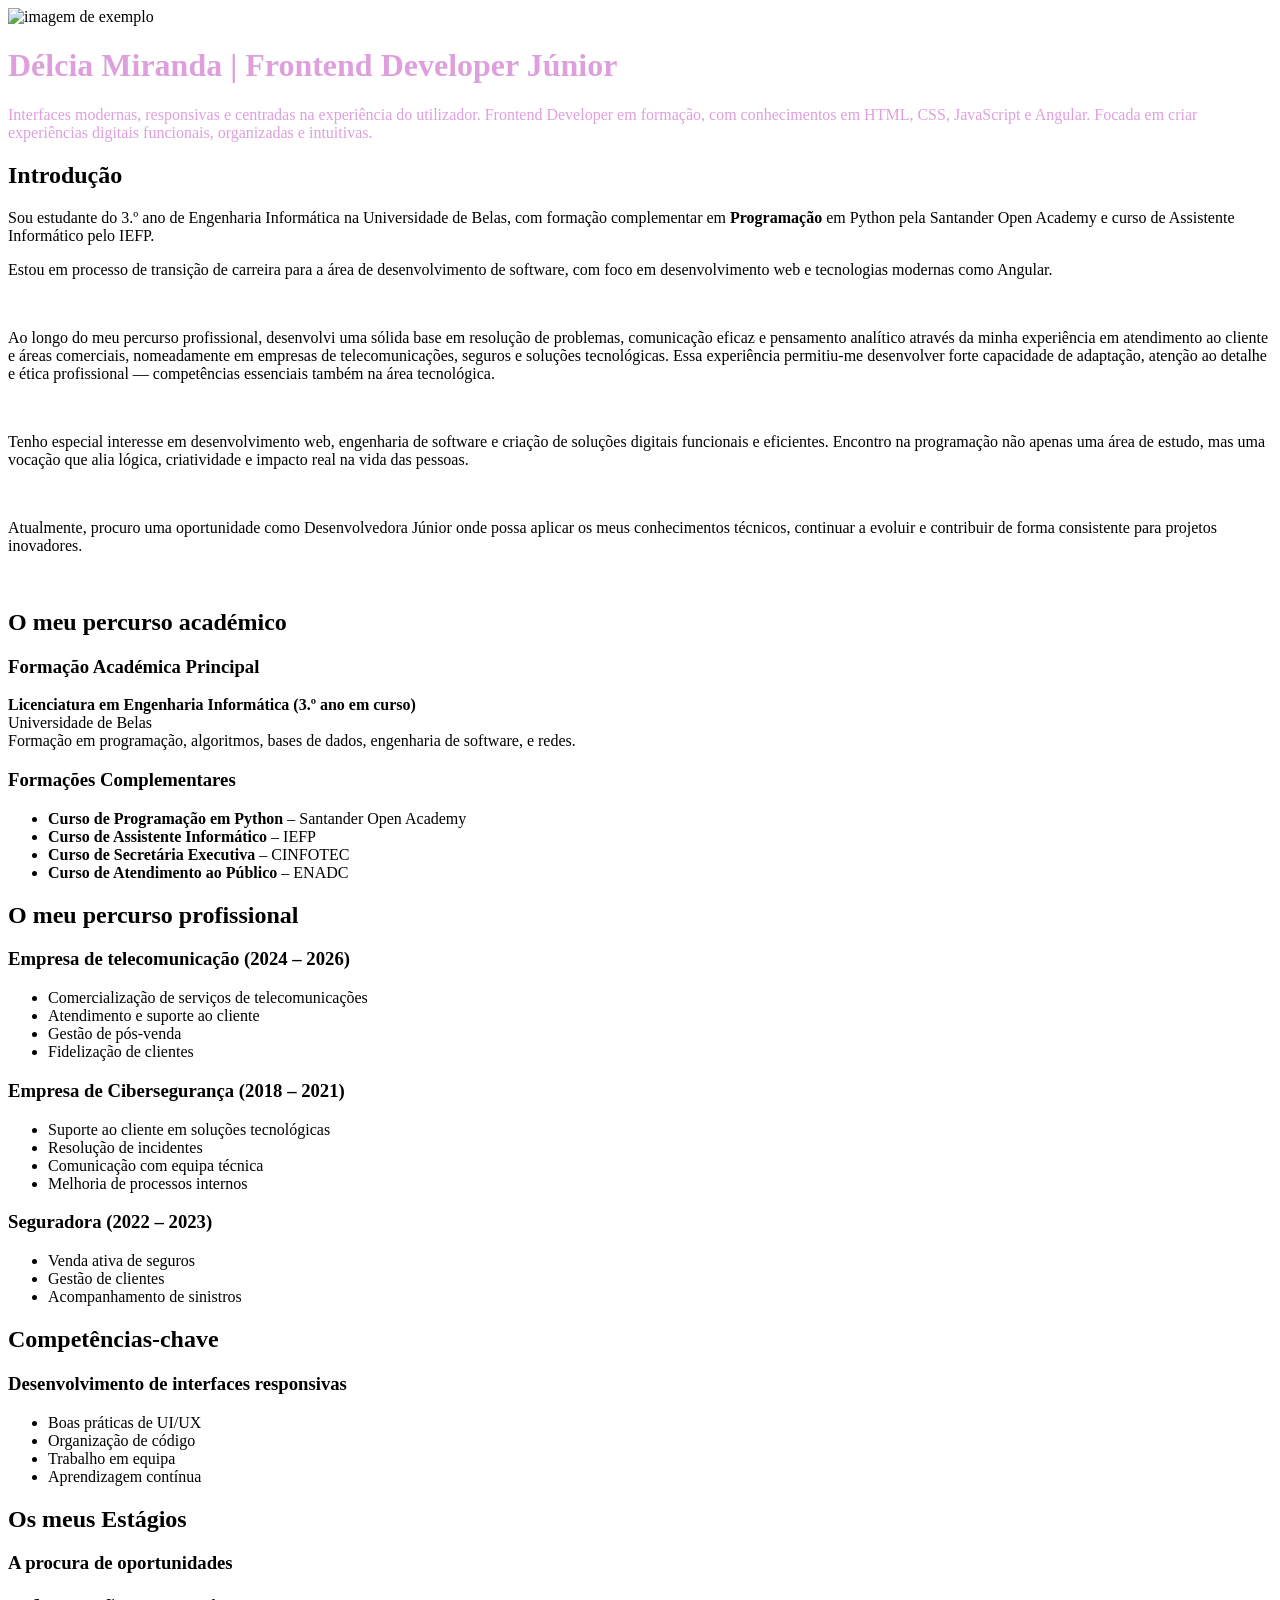
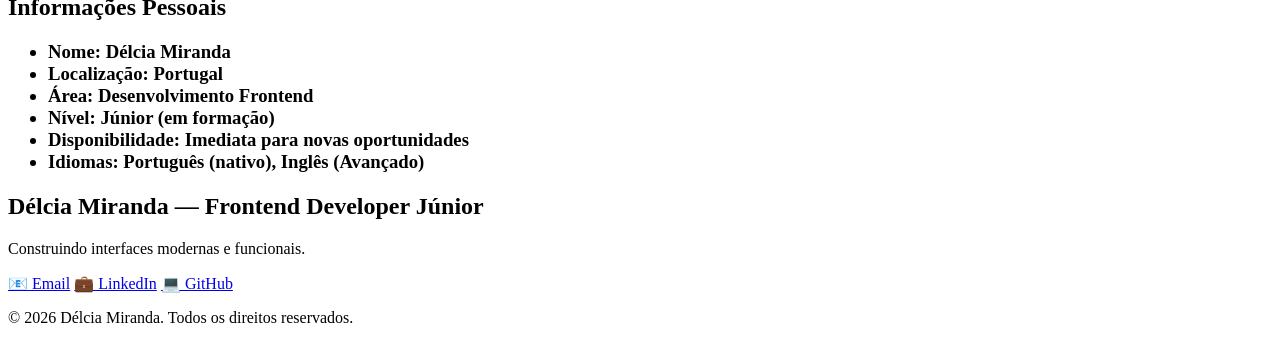
==== CV-ONLINE.html @ cf63e983 "Add files via upload" ====
<!doctype html>
<html lang="pt">
  <head>
    <meta charset="UTF-8" />
    <meta
      name="Délcia Miranda | Frontend Developer Júnior"
      content="Interfaces modernas, responsivas e centradas na experiência do utilizador."
    />
    <link rel="stylesheet" href="cvonline.css" />
    <title>Délcia Miranda | Frontend Developer Júnior</title>
  </head>

  <body>
    <header>
      <img src="DELCIA.jpeg" alt="imagem de exemplo" class="header-img" />
      <h1 style="color: plum; font: size 60px">
        Délcia Miranda | Frontend Developer Júnior
      </h1>
      <p style="color: plum; font: size 40px">
        Interfaces modernas, responsivas e centradas na experiência do
        utilizador. Frontend Developer em formação, com conhecimentos em HTML,
        CSS, JavaScript e Angular. Focada em criar experiências digitais
        funcionais, organizadas e intuitivas.
      </p>
    </header>
    <main>
      <!--Introdução-->
      <section>
        <h2>Introdução</h2>
        Sou estudante do 3.º ano de Engenharia Informática na Universidade de
        Belas, com formação complementar em <strong>Programação</strong> em
        Python pela Santander Open Academy e curso de Assistente Informático
        pelo IEFP.
        <br />
        <p>
          Estou em processo de transição de carreira para a área de
          desenvolvimento de software, com foco em desenvolvimento web e
          tecnologias modernas como Angular.
        </p>
        <br />
        <p>
          Ao longo do meu percurso profissional, desenvolvi uma sólida base em
          resolução de problemas, comunicação eficaz e pensamento analítico
          através da minha experiência em atendimento ao cliente e áreas
          comerciais, nomeadamente em empresas de telecomunicações, seguros e
          soluções tecnológicas. Essa experiência permitiu-me desenvolver forte
          capacidade de adaptação, atenção ao detalhe e ética profissional —
          competências essenciais também na área tecnológica.
        </p>
        <br />
        <p>
          Tenho especial interesse em desenvolvimento web, engenharia de
          software e criação de soluções digitais funcionais e eficientes.
          Encontro na programação não apenas uma área de estudo, mas uma vocação
          que alia lógica, criatividade e impacto real na vida das pessoas.
        </p>
        <br />
        <p>
          Atualmente, procuro uma oportunidade como Desenvolvedora Júnior onde
          possa aplicar os meus conhecimentos técnicos, continuar a evoluir e
          contribuir de forma consistente para projetos inovadores.
        </p>
        <br />
      </section>
      <!--O meu percurso académico-->
      <section>
        <h2>O meu percurso académico</h2>
        <h3>Formação Académica Principal</h3>
        <strong
          >Licenciatura em Engenharia Informática (3.º ano em curso)</strong
        ><br />
        Universidade de Belas<br />
        Formação em programação, algoritmos, bases de dados, engenharia de
        software, e redes. <br />
        <h3>Formações Complementares</h3>
        <ul>
          <li>
            <strong>Curso de Programação em Python</strong> – Santander Open
            Academy
          </li>
          <li><strong>Curso de Assistente Informático</strong> – IEFP</li>
          <li><strong>Curso de Secretária Executiva</strong> – CINFOTEC</li>
          <li><strong>Curso de Atendimento ao Público</strong> – ENADC</li>
        </ul>
      </section>
      <!--O meu percurso profissional-->
      <section>
        <h2>O meu percurso profissional</h2>
        <h3>Empresa de telecomunicação (2024 – 2026)</h3>
        <ul>
          <li>Comercialização de serviços de telecomunicações</li>
          <li>Atendimento e suporte ao cliente</li>
          <li>Gestão de pós-venda</li>
          <li>Fidelização de clientes</li>
        </ul>

        <h3>Empresa de Cibersegurança (2018 – 2021)</h3>
        <ul>
          <li>Suporte ao cliente em soluções tecnológicas</li>
          <li>Resolução de incidentes</li>
          <li>Comunicação com equipa técnica</li>
          <li>Melhoria de processos internos</li>
        </ul>

        <h3>Seguradora (2022 – 2023)</h3>
        <ul>
          <li>Venda ativa de seguros</li>
          <li>Gestão de clientes</li>
          <li>Acompanhamento de sinistros</li>
        </ul>
      </section>
      <!--Competências-chave-->
      <section>
        <h2>Competências-chave</h2>
        <h3>Desenvolvimento de interfaces responsivas</h3>
        <ul>
          <li>Boas práticas de UI/UX</li>
          <li>Organização de código</li>
          <li>Trabalho em equipa</li>
          <li>Aprendizagem contínua</li>
        </ul>
      </section>
      <!--Os meus Estágios-->
      <section>
        <h2>Os meus Estágios</h2>
        <h3>A procura de oportunidades</h3>
      </section>
      <!--Informações Pessoais-->
      <section>
        <h2>Informações Pessoais</h2>
        <h3>
          <ul>
            <li>Nome: Délcia Miranda</li>
            <li>Localização: Portugal</li>
            <li>Área: Desenvolvimento Frontend</li>
            <li>Nível: Júnior (em formação)</li>
            <li>Disponibilidade: Imediata para novas oportunidades</li>
            <li>Idiomas: Português (nativo), Inglês (Avançado)</li>
          </ul>
        </h3>
      </section>
    </main>
    <footer class="footer">
      <div class="footer-container">
        <h2>Délcia Miranda — Frontend Developer Júnior</h2>

        <p class="footer-text">Construindo interfaces modernas e funcionais.</p>

        <div class="footer-links">
          <a href="delciamiranda24@gmail.com">📧 Email</a>
          <a
            href="https://www.linkedin.com/in/délcia-miranda-3b9a81390 "
            target="_blank"
            >💼 LinkedIn</a
          >
          <a href="https://github.com/delciamiranda24-cmyk" target="_blank"
            >💻 GitHub</a
          >
        </div>

        <p class="footer-copy">
          © 2026 Délcia Miranda. Todos os direitos reservados.
        </p>
      </div>
    </footer>
  </body>
</html>
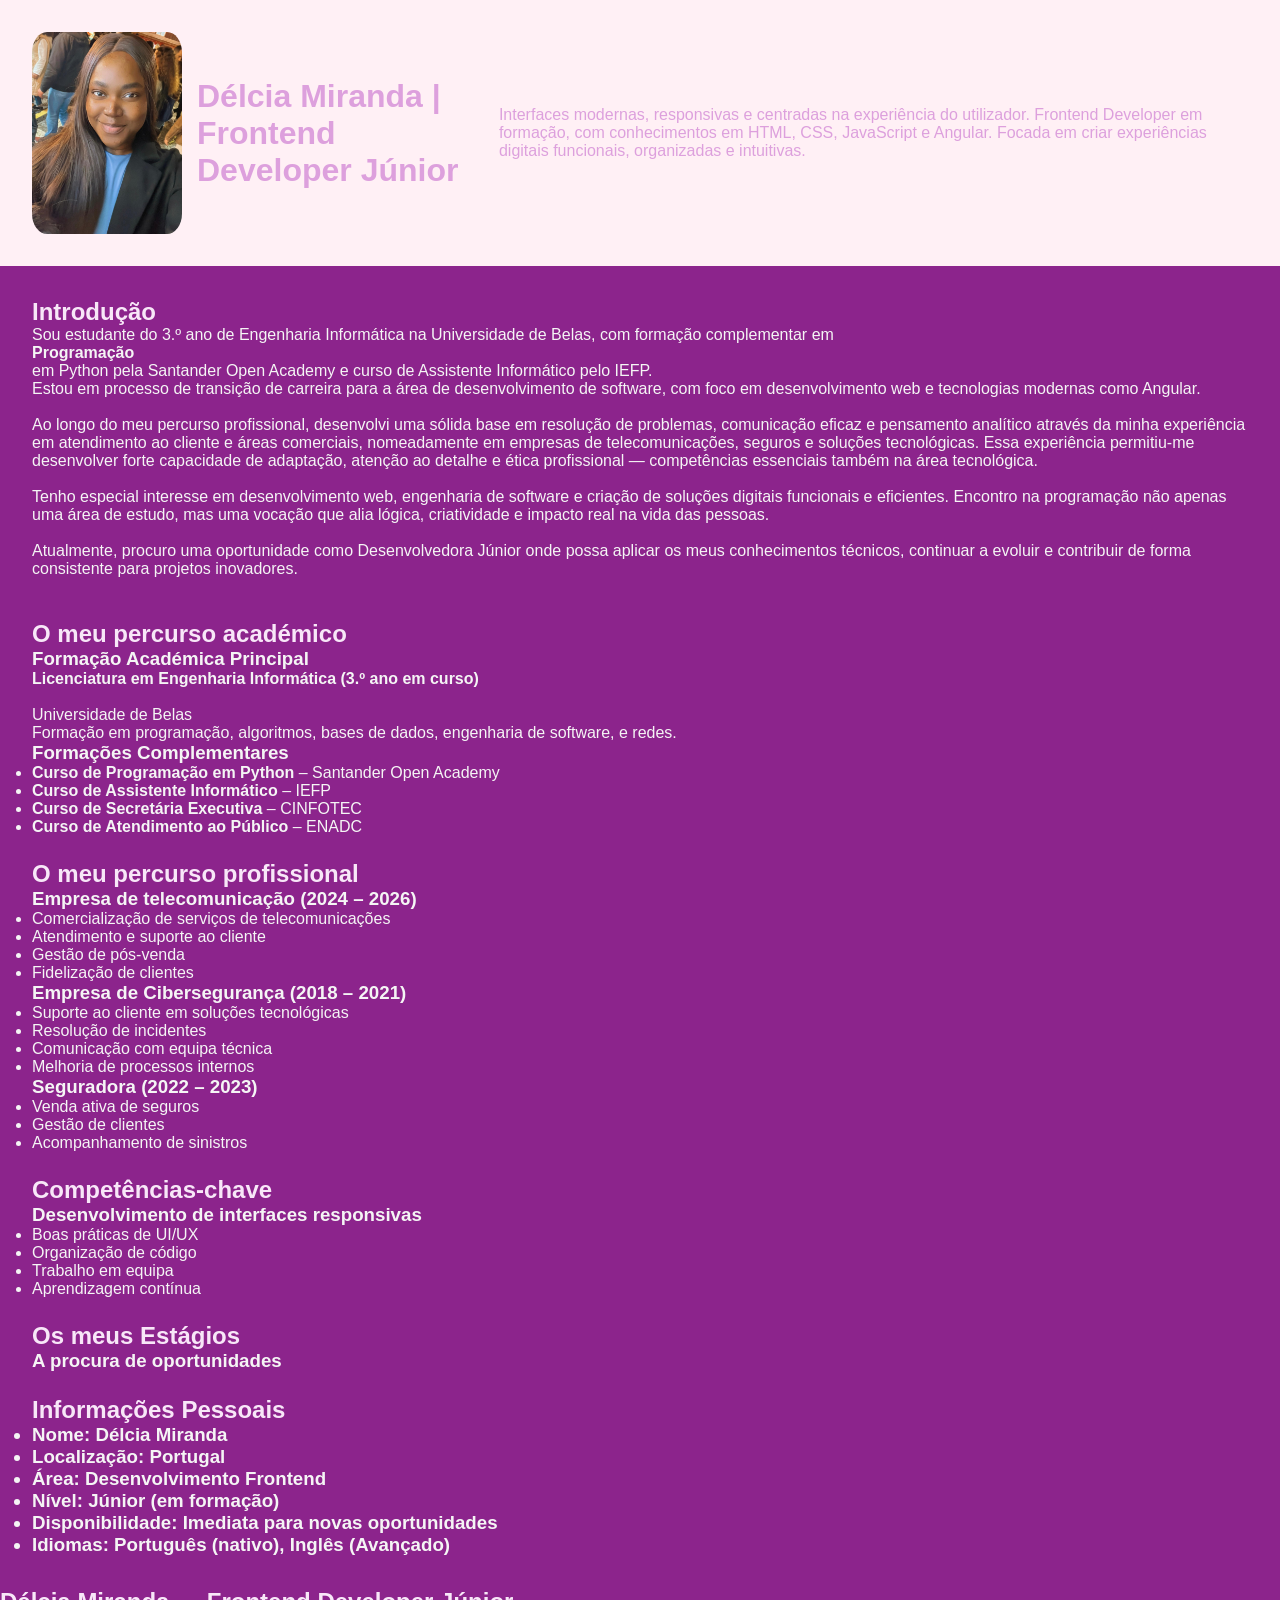
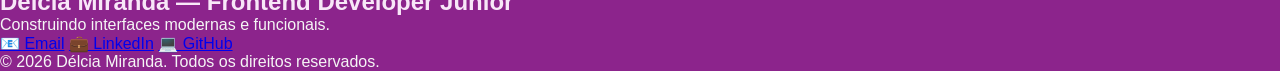
==== commit 111ddfb6: "primeiro commit" ====
--- a/CV-ONLINE.html
+++ b/CV-ONLINE.html
@@ -1,167 +1,167 @@
-<!doctype html>
-<html lang="pt">
-  <head>
-    <meta charset="UTF-8" />
-    <meta
-      name="Délcia Miranda | Frontend Developer Júnior"
-      content="Interfaces modernas, responsivas e centradas na experiência do utilizador."
-    />
-    <link rel="stylesheet" href="cvonline.css" />
-    <title>Délcia Miranda | Frontend Developer Júnior</title>
-  </head>
-
-  <body>
-    <header>
-      <img src="DELCIA.jpeg" alt="imagem de exemplo" class="header-img" />
-      <h1 style="color: plum; font: size 60px">
-        Délcia Miranda | Frontend Developer Júnior
-      </h1>
-      <p style="color: plum; font: size 40px">
-        Interfaces modernas, responsivas e centradas na experiência do
-        utilizador. Frontend Developer em formação, com conhecimentos em HTML,
-        CSS, JavaScript e Angular. Focada em criar experiências digitais
-        funcionais, organizadas e intuitivas.
-      </p>
-    </header>
-    <main>
-      <!--Introdução-->
-      <section>
-        <h2>Introdução</h2>
-        Sou estudante do 3.º ano de Engenharia Informática na Universidade de
-        Belas, com formação complementar em <strong>Programação</strong> em
-        Python pela Santander Open Academy e curso de Assistente Informático
-        pelo IEFP.
-        <br />
-        <p>
-          Estou em processo de transição de carreira para a área de
-          desenvolvimento de software, com foco em desenvolvimento web e
-          tecnologias modernas como Angular.
-        </p>
-        <br />
-        <p>
-          Ao longo do meu percurso profissional, desenvolvi uma sólida base em
-          resolução de problemas, comunicação eficaz e pensamento analítico
-          através da minha experiência em atendimento ao cliente e áreas
-          comerciais, nomeadamente em empresas de telecomunicações, seguros e
-          soluções tecnológicas. Essa experiência permitiu-me desenvolver forte
-          capacidade de adaptação, atenção ao detalhe e ética profissional —
-          competências essenciais também na área tecnológica.
-        </p>
-        <br />
-        <p>
-          Tenho especial interesse em desenvolvimento web, engenharia de
-          software e criação de soluções digitais funcionais e eficientes.
-          Encontro na programação não apenas uma área de estudo, mas uma vocação
-          que alia lógica, criatividade e impacto real na vida das pessoas.
-        </p>
-        <br />
-        <p>
-          Atualmente, procuro uma oportunidade como Desenvolvedora Júnior onde
-          possa aplicar os meus conhecimentos técnicos, continuar a evoluir e
-          contribuir de forma consistente para projetos inovadores.
-        </p>
-        <br />
-      </section>
-      <!--O meu percurso académico-->
-      <section>
-        <h2>O meu percurso académico</h2>
-        <h3>Formação Académica Principal</h3>
-        <strong
-          >Licenciatura em Engenharia Informática (3.º ano em curso)</strong
-        ><br />
-        Universidade de Belas<br />
-        Formação em programação, algoritmos, bases de dados, engenharia de
-        software, e redes. <br />
-        <h3>Formações Complementares</h3>
-        <ul>
-          <li>
-            <strong>Curso de Programação em Python</strong> – Santander Open
-            Academy
-          </li>
-          <li><strong>Curso de Assistente Informático</strong> – IEFP</li>
-          <li><strong>Curso de Secretária Executiva</strong> – CINFOTEC</li>
-          <li><strong>Curso de Atendimento ao Público</strong> – ENADC</li>
-        </ul>
-      </section>
-      <!--O meu percurso profissional-->
-      <section>
-        <h2>O meu percurso profissional</h2>
-        <h3>Empresa de telecomunicação (2024 – 2026)</h3>
-        <ul>
-          <li>Comercialização de serviços de telecomunicações</li>
-          <li>Atendimento e suporte ao cliente</li>
-          <li>Gestão de pós-venda</li>
-          <li>Fidelização de clientes</li>
-        </ul>
-
-        <h3>Empresa de Cibersegurança (2018 – 2021)</h3>
-        <ul>
-          <li>Suporte ao cliente em soluções tecnológicas</li>
-          <li>Resolução de incidentes</li>
-          <li>Comunicação com equipa técnica</li>
-          <li>Melhoria de processos internos</li>
-        </ul>
-
-        <h3>Seguradora (2022 – 2023)</h3>
-        <ul>
-          <li>Venda ativa de seguros</li>
-          <li>Gestão de clientes</li>
-          <li>Acompanhamento de sinistros</li>
-        </ul>
-      </section>
-      <!--Competências-chave-->
-      <section>
-        <h2>Competências-chave</h2>
-        <h3>Desenvolvimento de interfaces responsivas</h3>
-        <ul>
-          <li>Boas práticas de UI/UX</li>
-          <li>Organização de código</li>
-          <li>Trabalho em equipa</li>
-          <li>Aprendizagem contínua</li>
-        </ul>
-      </section>
-      <!--Os meus Estágios-->
-      <section>
-        <h2>Os meus Estágios</h2>
-        <h3>A procura de oportunidades</h3>
-      </section>
-      <!--Informações Pessoais-->
-      <section>
-        <h2>Informações Pessoais</h2>
-        <h3>
-          <ul>
-            <li>Nome: Délcia Miranda</li>
-            <li>Localização: Portugal</li>
-            <li>Área: Desenvolvimento Frontend</li>
-            <li>Nível: Júnior (em formação)</li>
-            <li>Disponibilidade: Imediata para novas oportunidades</li>
-            <li>Idiomas: Português (nativo), Inglês (Avançado)</li>
-          </ul>
-        </h3>
-      </section>
-    </main>
-    <footer class="footer">
-      <div class="footer-container">
-        <h2>Délcia Miranda — Frontend Developer Júnior</h2>
-
-        <p class="footer-text">Construindo interfaces modernas e funcionais.</p>
-
-        <div class="footer-links">
-          <a href="delciamiranda24@gmail.com">📧 Email</a>
-          <a
-            href="https://www.linkedin.com/in/délcia-miranda-3b9a81390 "
-            target="_blank"
-            >💼 LinkedIn</a
-          >
-          <a href="https://github.com/delciamiranda24-cmyk" target="_blank"
-            >💻 GitHub</a
-          >
-        </div>
-
-        <p class="footer-copy">
-          © 2026 Délcia Miranda. Todos os direitos reservados.
-        </p>
-      </div>
-    </footer>
-  </body>
-</html>
+<!doctype html>
+<html lang="pt">
+  <head>
+    <meta charset="UTF-8" />
+    <meta
+      name="Délcia Miranda | Frontend Developer Júnior"
+      content="Interfaces modernas, responsivas e centradas na experiência do utilizador."
+    />
+    <link rel="stylesheet" href="cvonline.css" />
+    <title>Délcia Miranda | Frontend Developer Júnior</title>
+  </head>
+
+  <body>
+    <header>
+      <img src="DELCIA.jpeg" alt="imagem de exemplo" class="header-img" />
+      <h1 style="color: plum; font: size 60px">
+        Délcia Miranda | Frontend Developer Júnior
+      </h1>
+      <p style="color: plum; font: size 40px">
+        Interfaces modernas, responsivas e centradas na experiência do
+        utilizador. Frontend Developer em formação, com conhecimentos em HTML,
+        CSS, JavaScript e Angular. Focada em criar experiências digitais
+        funcionais, organizadas e intuitivas.
+      </p>
+    </header>
+    <main>
+      <!--Introdução-->
+      <section>
+        <h2>Introdução</h2>
+        Sou estudante do 3.º ano de Engenharia Informática na Universidade de
+        Belas, com formação complementar em <strong>Programação</strong> em
+        Python pela Santander Open Academy e curso de Assistente Informático
+        pelo IEFP.
+        <br />
+        <p>
+          Estou em processo de transição de carreira para a área de
+          desenvolvimento de software, com foco em desenvolvimento web e
+          tecnologias modernas como Angular.
+        </p>
+        <br />
+        <p>
+          Ao longo do meu percurso profissional, desenvolvi uma sólida base em
+          resolução de problemas, comunicação eficaz e pensamento analítico
+          através da minha experiência em atendimento ao cliente e áreas
+          comerciais, nomeadamente em empresas de telecomunicações, seguros e
+          soluções tecnológicas. Essa experiência permitiu-me desenvolver forte
+          capacidade de adaptação, atenção ao detalhe e ética profissional —
+          competências essenciais também na área tecnológica.
+        </p>
+        <br />
+        <p>
+          Tenho especial interesse em desenvolvimento web, engenharia de
+          software e criação de soluções digitais funcionais e eficientes.
+          Encontro na programação não apenas uma área de estudo, mas uma vocação
+          que alia lógica, criatividade e impacto real na vida das pessoas.
+        </p>
+        <br />
+        <p>
+          Atualmente, procuro uma oportunidade como Desenvolvedora Júnior onde
+          possa aplicar os meus conhecimentos técnicos, continuar a evoluir e
+          contribuir de forma consistente para projetos inovadores.
+        </p>
+        <br />
+      </section>
+      <!--O meu percurso académico-->
+      <section>
+        <h2>O meu percurso académico</h2>
+        <h3>Formação Académica Principal</h3>
+        <strong
+          >Licenciatura em Engenharia Informática (3.º ano em curso)</strong
+        ><br />
+        Universidade de Belas<br />
+        Formação em programação, algoritmos, bases de dados, engenharia de
+        software, e redes. <br />
+        <h3>Formações Complementares</h3>
+        <ul>
+          <li>
+            <strong>Curso de Programação em Python</strong> – Santander Open
+            Academy
+          </li>
+          <li><strong>Curso de Assistente Informático</strong> – IEFP</li>
+          <li><strong>Curso de Secretária Executiva</strong> – CINFOTEC</li>
+          <li><strong>Curso de Atendimento ao Público</strong> – ENADC</li>
+        </ul>
+      </section>
+      <!--O meu percurso profissional-->
+      <section>
+        <h2>O meu percurso profissional</h2>
+        <h3>Empresa de telecomunicação (2024 – 2026)</h3>
+        <ul>
+          <li>Comercialização de serviços de telecomunicações</li>
+          <li>Atendimento e suporte ao cliente</li>
+          <li>Gestão de pós-venda</li>
+          <li>Fidelização de clientes</li>
+        </ul>
+
+        <h3>Empresa de Cibersegurança (2018 – 2021)</h3>
+        <ul>
+          <li>Suporte ao cliente em soluções tecnológicas</li>
+          <li>Resolução de incidentes</li>
+          <li>Comunicação com equipa técnica</li>
+          <li>Melhoria de processos internos</li>
+        </ul>
+
+        <h3>Seguradora (2022 – 2023)</h3>
+        <ul>
+          <li>Venda ativa de seguros</li>
+          <li>Gestão de clientes</li>
+          <li>Acompanhamento de sinistros</li>
+        </ul>
+      </section>
+      <!--Competências-chave-->
+      <section>
+        <h2>Competências-chave</h2>
+        <h3>Desenvolvimento de interfaces responsivas</h3>
+        <ul>
+          <li>Boas práticas de UI/UX</li>
+          <li>Organização de código</li>
+          <li>Trabalho em equipa</li>
+          <li>Aprendizagem contínua</li>
+        </ul>
+      </section>
+      <!--Os meus Estágios-->
+      <section>
+        <h2>Os meus Estágios</h2>
+        <h3>A procura de oportunidades</h3>
+      </section>
+      <!--Informações Pessoais-->
+      <section>
+        <h2>Informações Pessoais</h2>
+        <h3>
+          <ul>
+            <li>Nome: Délcia Miranda</li>
+            <li>Localização: Portugal</li>
+            <li>Área: Desenvolvimento Frontend</li>
+            <li>Nível: Júnior (em formação)</li>
+            <li>Disponibilidade: Imediata para novas oportunidades</li>
+            <li>Idiomas: Português (nativo), Inglês (Avançado)</li>
+          </ul>
+        </h3>
+      </section>
+    </main>
+    <footer class="footer">
+      <div class="footer-container">
+        <h2>Délcia Miranda — Frontend Developer Júnior</h2>
+
+        <p class="footer-text">Construindo interfaces modernas e funcionais.</p>
+
+        <div class="footer-links">
+          <a href="delciamiranda24@gmail.com">📧 Email</a>
+          <a
+            href="https://www.linkedin.com/in/délcia-miranda-3b9a81390 "
+            target="_blank"
+            >💼 LinkedIn</a
+          >
+          <a href="https://github.com/delciamiranda24-cmyk" target="_blank"
+            >💻 GitHub</a
+          >
+        </div>
+
+        <p class="footer-copy">
+          © 2026 Délcia Miranda. Todos os direitos reservados.
+        </p>
+      </div>
+    </footer>
+  </body>
+</html>
--- a/cvonline.css
+++ b/cvonline.css
@@ -0,0 +1,39 @@
+* {
+  margin: 0;
+  padding: 0;
+  box-sizing: border-box;
+}
+body {
+  background-color: rgb(140, 36, 140);
+  color: whitesmoke;
+  font-family: Arial, Helvetica, sans-serif;
+  font-weight: 400;
+}
+header {
+  display: flex;
+  align-items: center;
+  justify-content: flex-start;
+  gap: 15px; /* importante para separar imagem e texto */
+  padding: 2rem;
+  background-color: lavenderblush;
+}
+.header-img {
+  border-radius: 10%;
+  width: 150px;
+  height: auto;
+  object-fit: cover;
+}
+main {
+  padding: 2rem;
+  display: flex;
+  flex-direction: column;
+  gap: 1.5rem;
+}
+section {
+  display: flex;
+  flex-direction: column;
+}
+h2 {
+  color: rgb(248, 231, 248);
+  font: size 1.2em;
+}
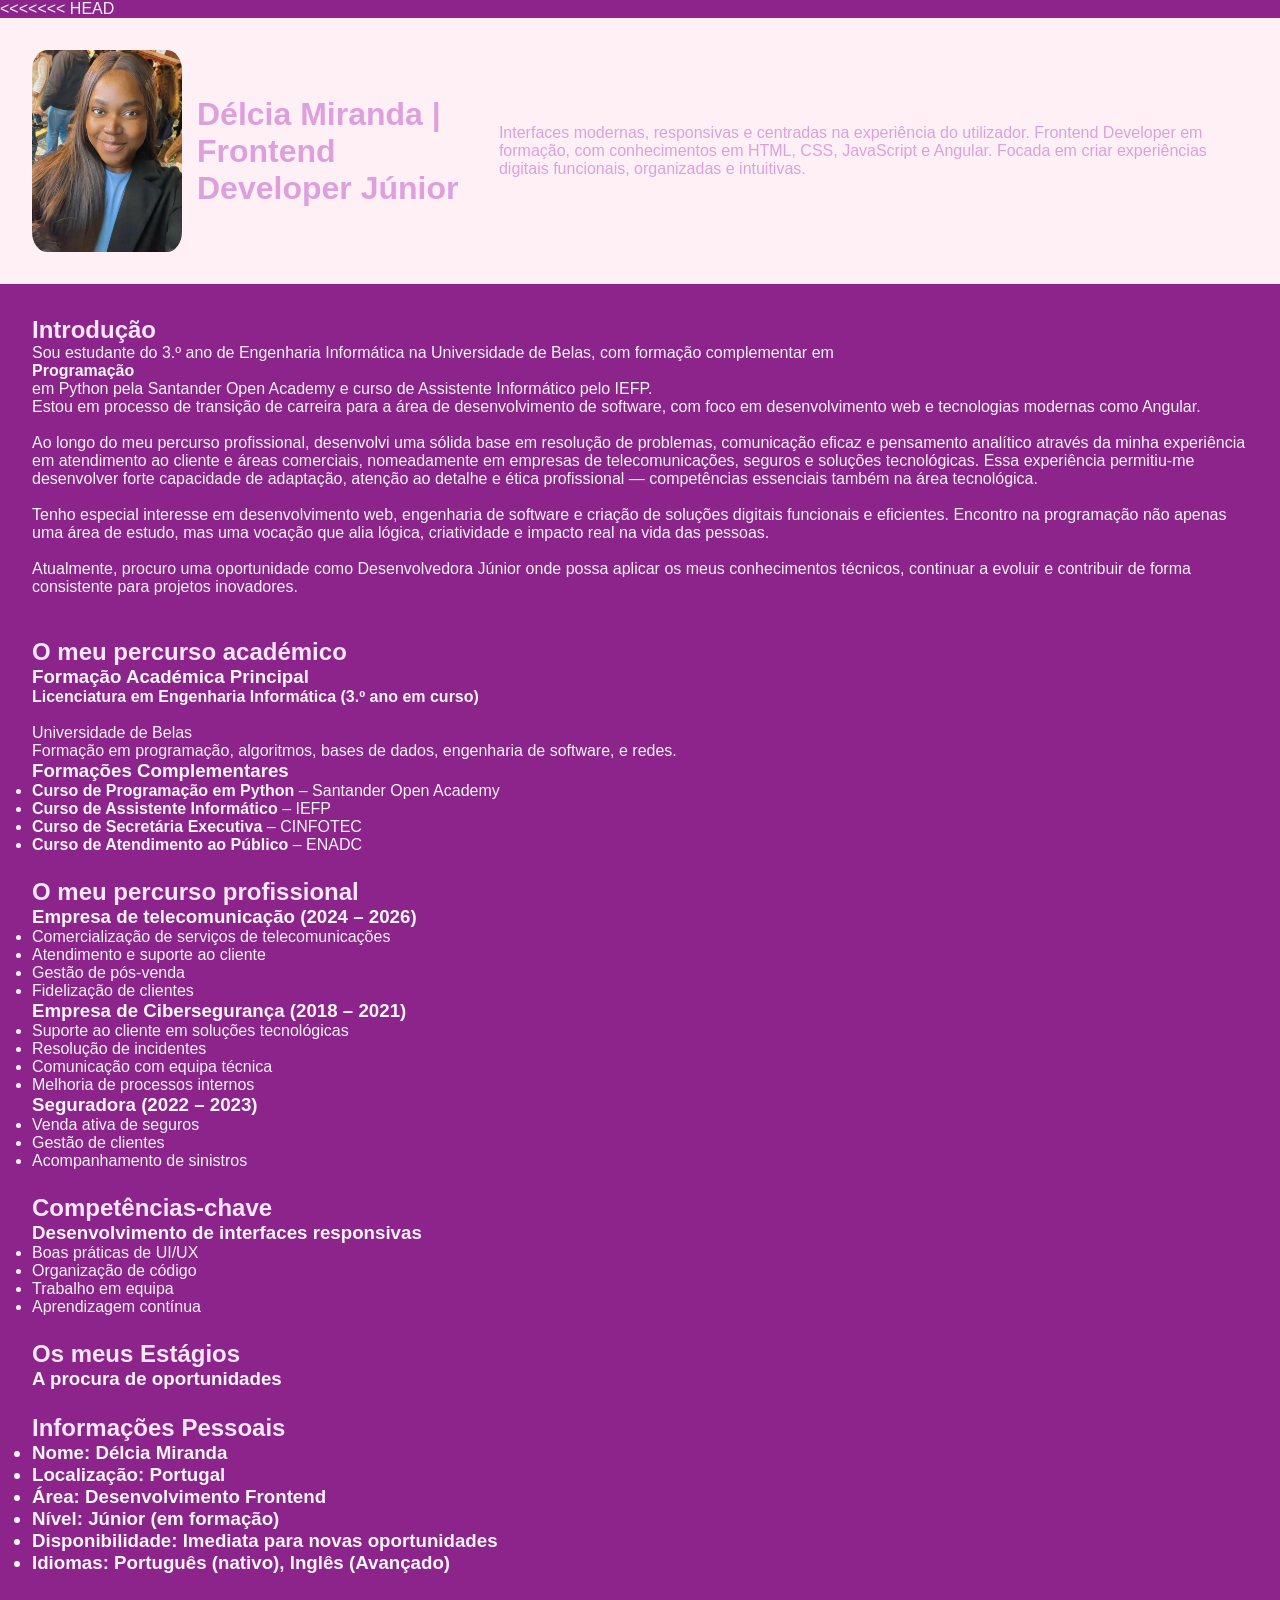
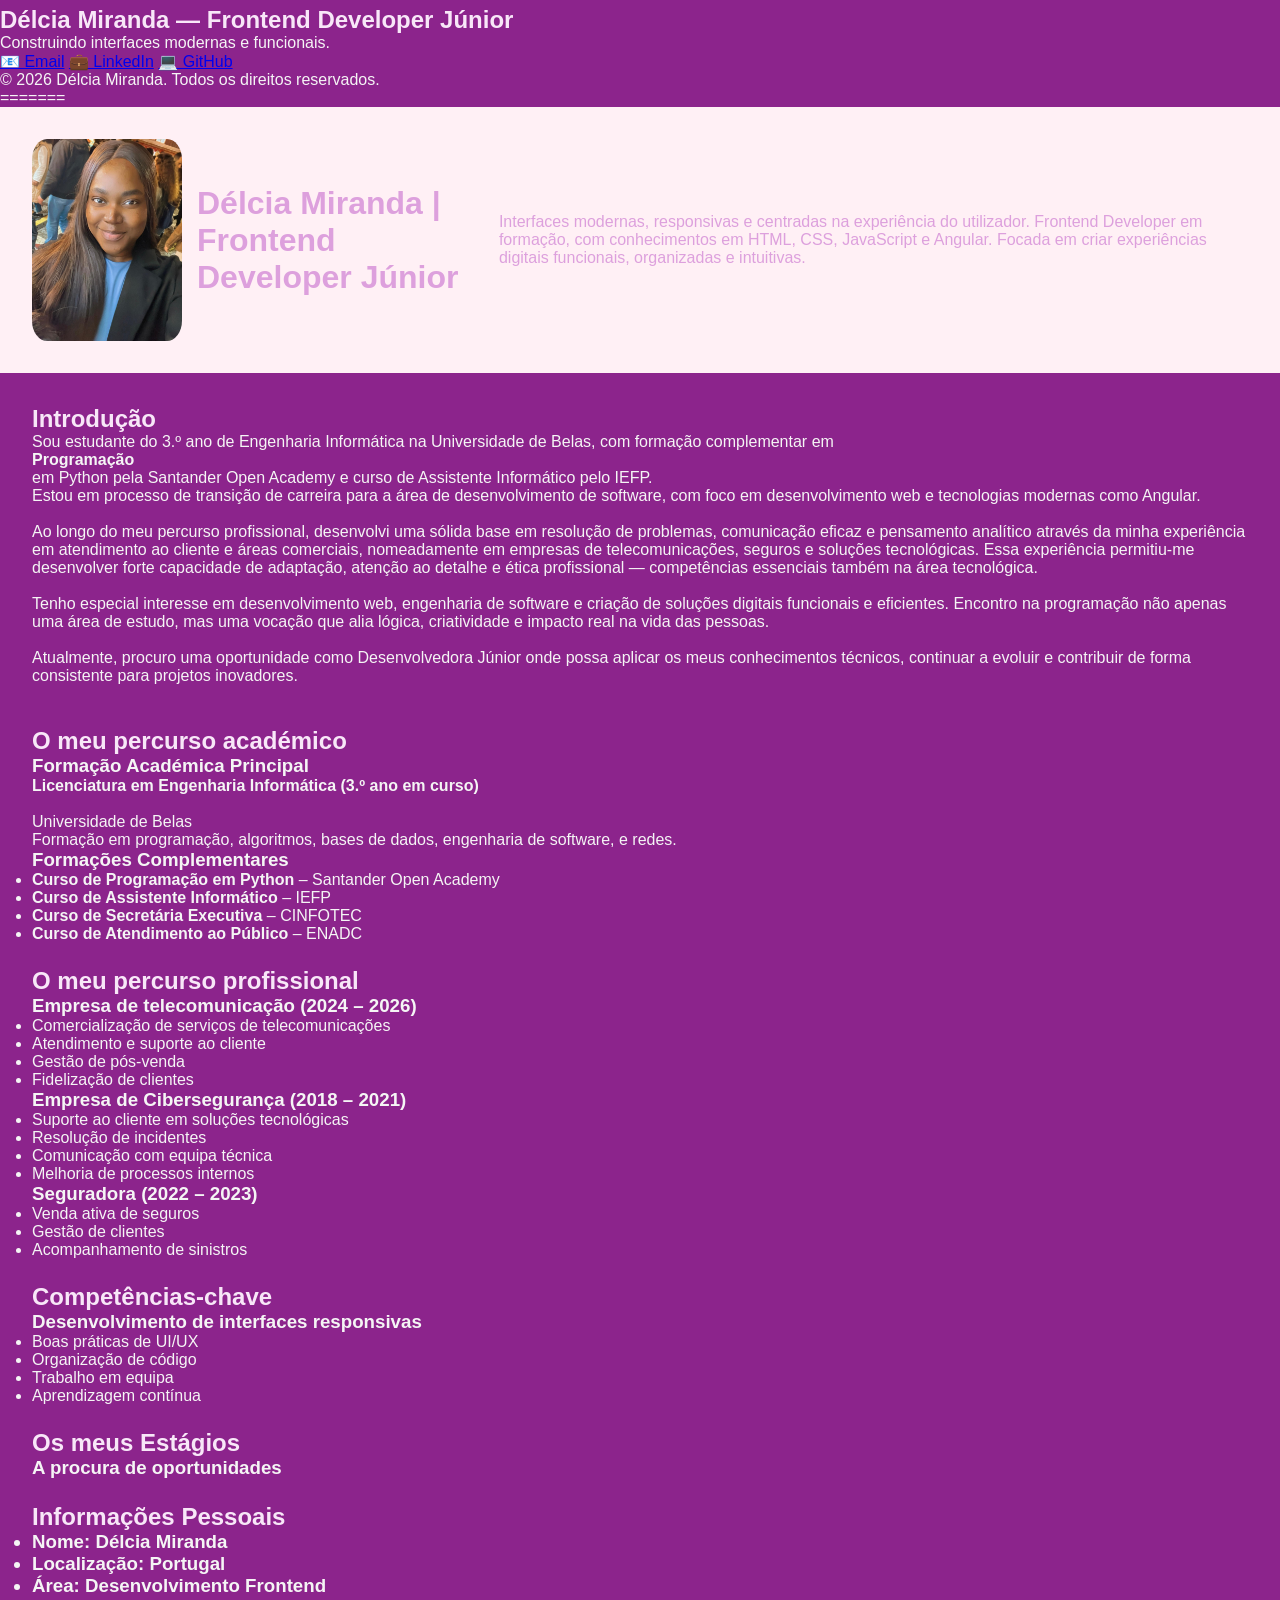
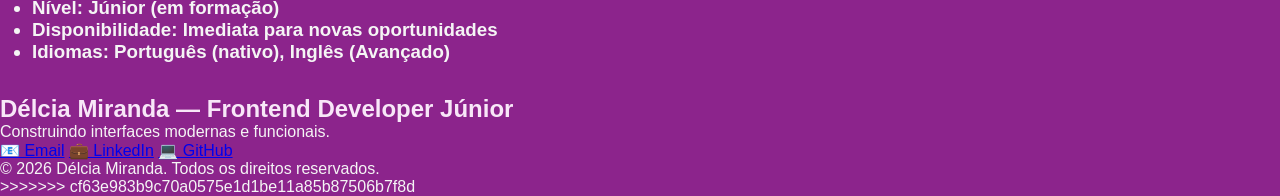
==== commit 9f597195: "merge resolvido" ====
--- a/CV-ONLINE.html
+++ b/CV-ONLINE.html
@@ -1,3 +1,4 @@
+<<<<<<< HEAD
 <!doctype html>
 <html lang="pt">
   <head>
@@ -165,3 +166,172 @@
     </footer>
   </body>
 </html>
+=======
+<!doctype html>
+<html lang="pt">
+  <head>
+    <meta charset="UTF-8" />
+    <meta
+      name="Délcia Miranda | Frontend Developer Júnior"
+      content="Interfaces modernas, responsivas e centradas na experiência do utilizador."
+    />
+    <link rel="stylesheet" href="cvonline.css" />
+    <title>Délcia Miranda | Frontend Developer Júnior</title>
+  </head>
+
+  <body>
+    <header>
+      <img src="DELCIA.jpeg" alt="imagem de exemplo" class="header-img" />
+      <h1 style="color: plum; font: size 60px">
+        Délcia Miranda | Frontend Developer Júnior
+      </h1>
+      <p style="color: plum; font: size 40px">
+        Interfaces modernas, responsivas e centradas na experiência do
+        utilizador. Frontend Developer em formação, com conhecimentos em HTML,
+        CSS, JavaScript e Angular. Focada em criar experiências digitais
+        funcionais, organizadas e intuitivas.
+      </p>
+    </header>
+    <main>
+      <!--Introdução-->
+      <section>
+        <h2>Introdução</h2>
+        Sou estudante do 3.º ano de Engenharia Informática na Universidade de
+        Belas, com formação complementar em <strong>Programação</strong> em
+        Python pela Santander Open Academy e curso de Assistente Informático
+        pelo IEFP.
+        <br />
+        <p>
+          Estou em processo de transição de carreira para a área de
+          desenvolvimento de software, com foco em desenvolvimento web e
+          tecnologias modernas como Angular.
+        </p>
+        <br />
+        <p>
+          Ao longo do meu percurso profissional, desenvolvi uma sólida base em
+          resolução de problemas, comunicação eficaz e pensamento analítico
+          através da minha experiência em atendimento ao cliente e áreas
+          comerciais, nomeadamente em empresas de telecomunicações, seguros e
+          soluções tecnológicas. Essa experiência permitiu-me desenvolver forte
+          capacidade de adaptação, atenção ao detalhe e ética profissional —
+          competências essenciais também na área tecnológica.
+        </p>
+        <br />
+        <p>
+          Tenho especial interesse em desenvolvimento web, engenharia de
+          software e criação de soluções digitais funcionais e eficientes.
+          Encontro na programação não apenas uma área de estudo, mas uma vocação
+          que alia lógica, criatividade e impacto real na vida das pessoas.
+        </p>
+        <br />
+        <p>
+          Atualmente, procuro uma oportunidade como Desenvolvedora Júnior onde
+          possa aplicar os meus conhecimentos técnicos, continuar a evoluir e
+          contribuir de forma consistente para projetos inovadores.
+        </p>
+        <br />
+      </section>
+      <!--O meu percurso académico-->
+      <section>
+        <h2>O meu percurso académico</h2>
+        <h3>Formação Académica Principal</h3>
+        <strong
+          >Licenciatura em Engenharia Informática (3.º ano em curso)</strong
+        ><br />
+        Universidade de Belas<br />
+        Formação em programação, algoritmos, bases de dados, engenharia de
+        software, e redes. <br />
+        <h3>Formações Complementares</h3>
+        <ul>
+          <li>
+            <strong>Curso de Programação em Python</strong> – Santander Open
+            Academy
+          </li>
+          <li><strong>Curso de Assistente Informático</strong> – IEFP</li>
+          <li><strong>Curso de Secretária Executiva</strong> – CINFOTEC</li>
+          <li><strong>Curso de Atendimento ao Público</strong> – ENADC</li>
+        </ul>
+      </section>
+      <!--O meu percurso profissional-->
+      <section>
+        <h2>O meu percurso profissional</h2>
+        <h3>Empresa de telecomunicação (2024 – 2026)</h3>
+        <ul>
+          <li>Comercialização de serviços de telecomunicações</li>
+          <li>Atendimento e suporte ao cliente</li>
+          <li>Gestão de pós-venda</li>
+          <li>Fidelização de clientes</li>
+        </ul>
+
+        <h3>Empresa de Cibersegurança (2018 – 2021)</h3>
+        <ul>
+          <li>Suporte ao cliente em soluções tecnológicas</li>
+          <li>Resolução de incidentes</li>
+          <li>Comunicação com equipa técnica</li>
+          <li>Melhoria de processos internos</li>
+        </ul>
+
+        <h3>Seguradora (2022 – 2023)</h3>
+        <ul>
+          <li>Venda ativa de seguros</li>
+          <li>Gestão de clientes</li>
+          <li>Acompanhamento de sinistros</li>
+        </ul>
+      </section>
+      <!--Competências-chave-->
+      <section>
+        <h2>Competências-chave</h2>
+        <h3>Desenvolvimento de interfaces responsivas</h3>
+        <ul>
+          <li>Boas práticas de UI/UX</li>
+          <li>Organização de código</li>
+          <li>Trabalho em equipa</li>
+          <li>Aprendizagem contínua</li>
+        </ul>
+      </section>
+      <!--Os meus Estágios-->
+      <section>
+        <h2>Os meus Estágios</h2>
+        <h3>A procura de oportunidades</h3>
+      </section>
+      <!--Informações Pessoais-->
+      <section>
+        <h2>Informações Pessoais</h2>
+        <h3>
+          <ul>
+            <li>Nome: Délcia Miranda</li>
+            <li>Localização: Portugal</li>
+            <li>Área: Desenvolvimento Frontend</li>
+            <li>Nível: Júnior (em formação)</li>
+            <li>Disponibilidade: Imediata para novas oportunidades</li>
+            <li>Idiomas: Português (nativo), Inglês (Avançado)</li>
+          </ul>
+        </h3>
+      </section>
+    </main>
+    <footer class="footer">
+      <div class="footer-container">
+        <h2>Délcia Miranda — Frontend Developer Júnior</h2>
+
+        <p class="footer-text">Construindo interfaces modernas e funcionais.</p>
+
+        <div class="footer-links">
+          <a href="delciamiranda24@gmail.com">📧 Email</a>
+          <a
+            href="https://www.linkedin.com/in/délcia-miranda-3b9a81390 "
+            target="_blank"
+            >💼 LinkedIn</a
+          >
+          <a href="https://github.com/delciamiranda24-cmyk" target="_blank"
+            >💻 GitHub</a
+          >
+        </div>
+
+        <p class="footer-copy">
+          © 2026 Délcia Miranda. Todos os direitos reservados.
+        </p>
+      </div>
+    </footer>
+  </body>
+</html>
+>>>>>>> cf63e983b9c70a0575e1d1be11a85b87506b7f8d
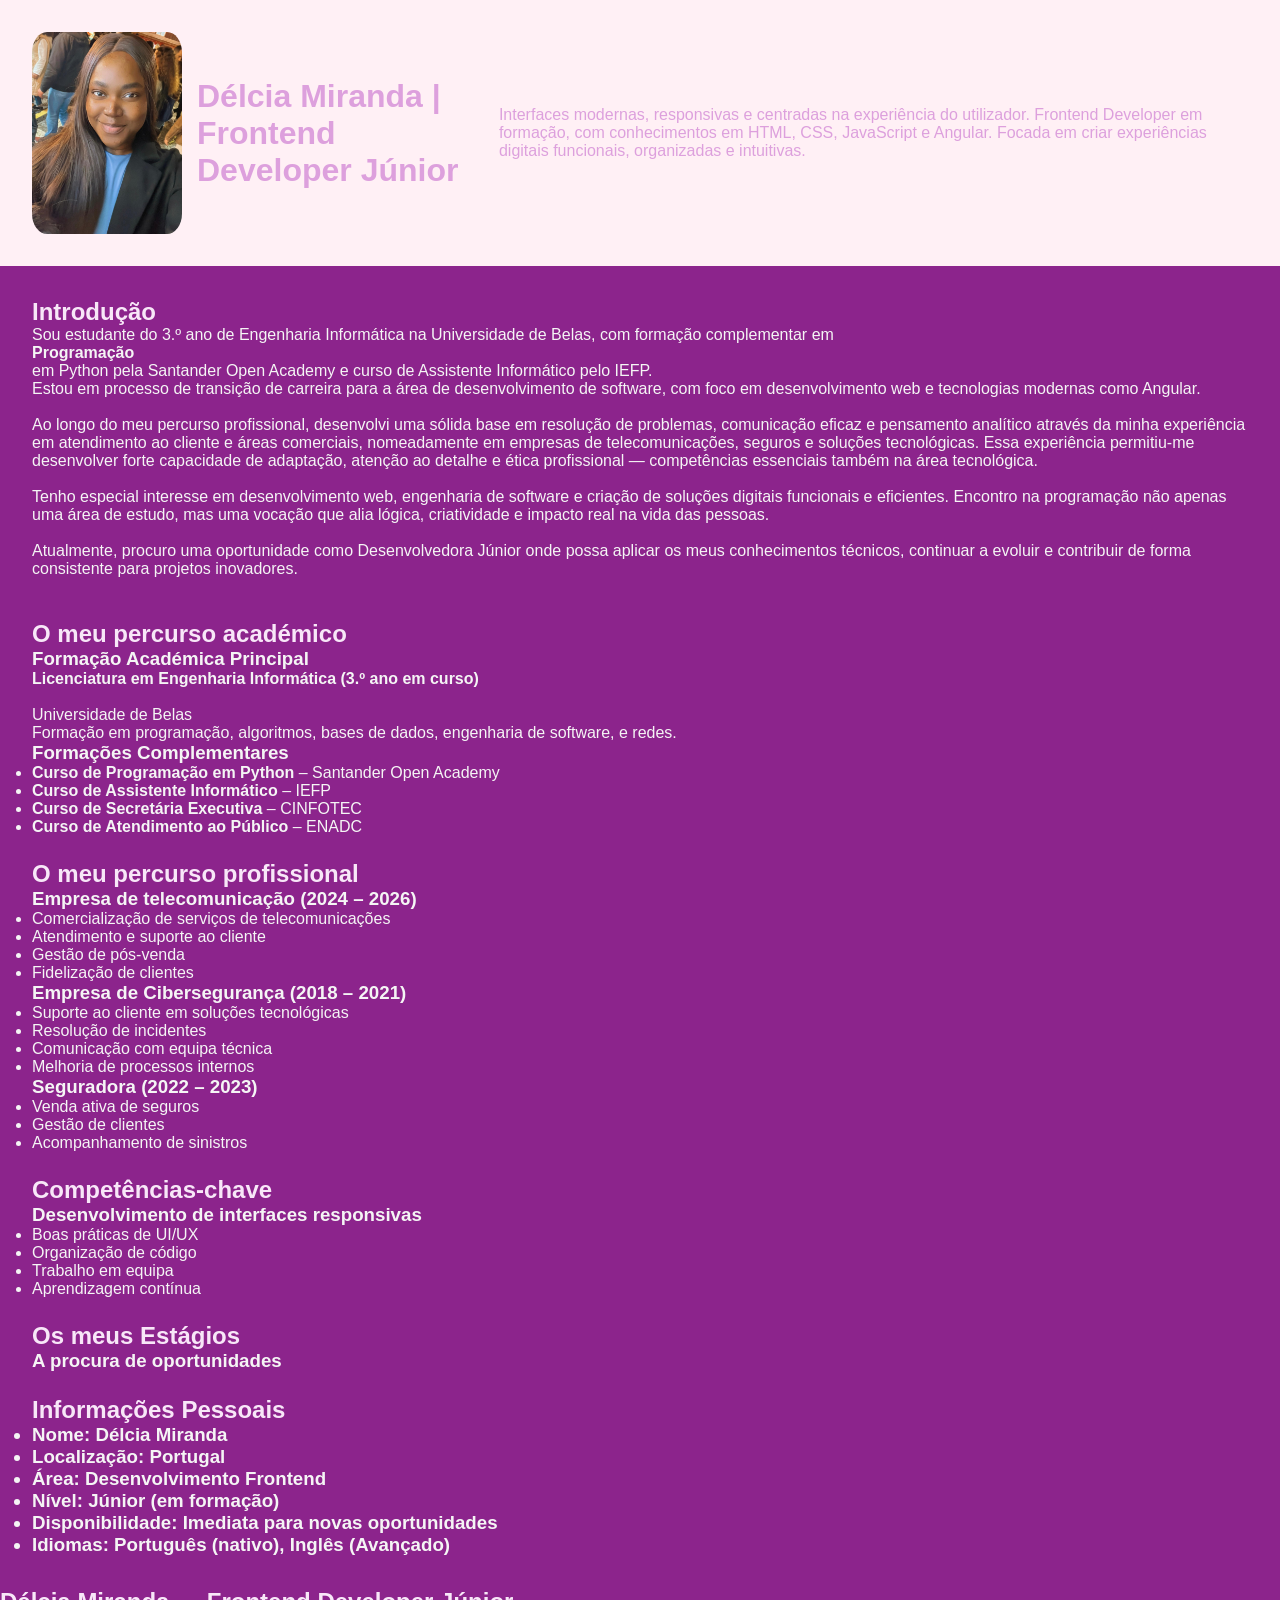
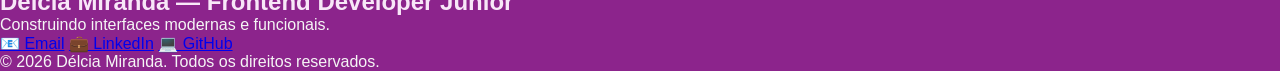
==== commit 16f21b25: "atualização do site para programadores" ====
--- a/CV-ONLINE.html
+++ b/CV-ONLINE.html
@@ -1,4 +1,3 @@
-<<<<<<< HEAD
 <!doctype html>
 <html lang="pt">
   <head>
@@ -166,172 +165,3 @@
     </footer>
   </body>
 </html>
-=======
-<!doctype html>
-<html lang="pt">
-  <head>
-    <meta charset="UTF-8" />
-    <meta
-      name="Délcia Miranda | Frontend Developer Júnior"
-      content="Interfaces modernas, responsivas e centradas na experiência do utilizador."
-    />
-    <link rel="stylesheet" href="cvonline.css" />
-    <title>Délcia Miranda | Frontend Developer Júnior</title>
-  </head>
-
-  <body>
-    <header>
-      <img src="DELCIA.jpeg" alt="imagem de exemplo" class="header-img" />
-      <h1 style="color: plum; font: size 60px">
-        Délcia Miranda | Frontend Developer Júnior
-      </h1>
-      <p style="color: plum; font: size 40px">
-        Interfaces modernas, responsivas e centradas na experiência do
-        utilizador. Frontend Developer em formação, com conhecimentos em HTML,
-        CSS, JavaScript e Angular. Focada em criar experiências digitais
-        funcionais, organizadas e intuitivas.
-      </p>
-    </header>
-    <main>
-      <!--Introdução-->
-      <section>
-        <h2>Introdução</h2>
-        Sou estudante do 3.º ano de Engenharia Informática na Universidade de
-        Belas, com formação complementar em <strong>Programação</strong> em
-        Python pela Santander Open Academy e curso de Assistente Informático
-        pelo IEFP.
-        <br />
-        <p>
-          Estou em processo de transição de carreira para a área de
-          desenvolvimento de software, com foco em desenvolvimento web e
-          tecnologias modernas como Angular.
-        </p>
-        <br />
-        <p>
-          Ao longo do meu percurso profissional, desenvolvi uma sólida base em
-          resolução de problemas, comunicação eficaz e pensamento analítico
-          através da minha experiência em atendimento ao cliente e áreas
-          comerciais, nomeadamente em empresas de telecomunicações, seguros e
-          soluções tecnológicas. Essa experiência permitiu-me desenvolver forte
-          capacidade de adaptação, atenção ao detalhe e ética profissional —
-          competências essenciais também na área tecnológica.
-        </p>
-        <br />
-        <p>
-          Tenho especial interesse em desenvolvimento web, engenharia de
-          software e criação de soluções digitais funcionais e eficientes.
-          Encontro na programação não apenas uma área de estudo, mas uma vocação
-          que alia lógica, criatividade e impacto real na vida das pessoas.
-        </p>
-        <br />
-        <p>
-          Atualmente, procuro uma oportunidade como Desenvolvedora Júnior onde
-          possa aplicar os meus conhecimentos técnicos, continuar a evoluir e
-          contribuir de forma consistente para projetos inovadores.
-        </p>
-        <br />
-      </section>
-      <!--O meu percurso académico-->
-      <section>
-        <h2>O meu percurso académico</h2>
-        <h3>Formação Académica Principal</h3>
-        <strong
-          >Licenciatura em Engenharia Informática (3.º ano em curso)</strong
-        ><br />
-        Universidade de Belas<br />
-        Formação em programação, algoritmos, bases de dados, engenharia de
-        software, e redes. <br />
-        <h3>Formações Complementares</h3>
-        <ul>
-          <li>
-            <strong>Curso de Programação em Python</strong> – Santander Open
-            Academy
-          </li>
-          <li><strong>Curso de Assistente Informático</strong> – IEFP</li>
-          <li><strong>Curso de Secretária Executiva</strong> – CINFOTEC</li>
-          <li><strong>Curso de Atendimento ao Público</strong> – ENADC</li>
-        </ul>
-      </section>
-      <!--O meu percurso profissional-->
-      <section>
-        <h2>O meu percurso profissional</h2>
-        <h3>Empresa de telecomunicação (2024 – 2026)</h3>
-        <ul>
-          <li>Comercialização de serviços de telecomunicações</li>
-          <li>Atendimento e suporte ao cliente</li>
-          <li>Gestão de pós-venda</li>
-          <li>Fidelização de clientes</li>
-        </ul>
-
-        <h3>Empresa de Cibersegurança (2018 – 2021)</h3>
-        <ul>
-          <li>Suporte ao cliente em soluções tecnológicas</li>
-          <li>Resolução de incidentes</li>
-          <li>Comunicação com equipa técnica</li>
-          <li>Melhoria de processos internos</li>
-        </ul>
-
-        <h3>Seguradora (2022 – 2023)</h3>
-        <ul>
-          <li>Venda ativa de seguros</li>
-          <li>Gestão de clientes</li>
-          <li>Acompanhamento de sinistros</li>
-        </ul>
-      </section>
-      <!--Competências-chave-->
-      <section>
-        <h2>Competências-chave</h2>
-        <h3>Desenvolvimento de interfaces responsivas</h3>
-        <ul>
-          <li>Boas práticas de UI/UX</li>
-          <li>Organização de código</li>
-          <li>Trabalho em equipa</li>
-          <li>Aprendizagem contínua</li>
-        </ul>
-      </section>
-      <!--Os meus Estágios-->
-      <section>
-        <h2>Os meus Estágios</h2>
-        <h3>A procura de oportunidades</h3>
-      </section>
-      <!--Informações Pessoais-->
-      <section>
-        <h2>Informações Pessoais</h2>
-        <h3>
-          <ul>
-            <li>Nome: Délcia Miranda</li>
-            <li>Localização: Portugal</li>
-            <li>Área: Desenvolvimento Frontend</li>
-            <li>Nível: Júnior (em formação)</li>
-            <li>Disponibilidade: Imediata para novas oportunidades</li>
-            <li>Idiomas: Português (nativo), Inglês (Avançado)</li>
-          </ul>
-        </h3>
-      </section>
-    </main>
-    <footer class="footer">
-      <div class="footer-container">
-        <h2>Délcia Miranda — Frontend Developer Júnior</h2>
-
-        <p class="footer-text">Construindo interfaces modernas e funcionais.</p>
-
-        <div class="footer-links">
-          <a href="delciamiranda24@gmail.com">📧 Email</a>
-          <a
-            href="https://www.linkedin.com/in/délcia-miranda-3b9a81390 "
-            target="_blank"
-            >💼 LinkedIn</a
-          >
-          <a href="https://github.com/delciamiranda24-cmyk" target="_blank"
-            >💻 GitHub</a
-          >
-        </div>
-
-        <p class="footer-copy">
-          © 2026 Délcia Miranda. Todos os direitos reservados.
-        </p>
-      </div>
-    </footer>
-  </body>
-</html>
->>>>>>> cf63e983b9c70a0575e1d1be11a85b87506b7f8d
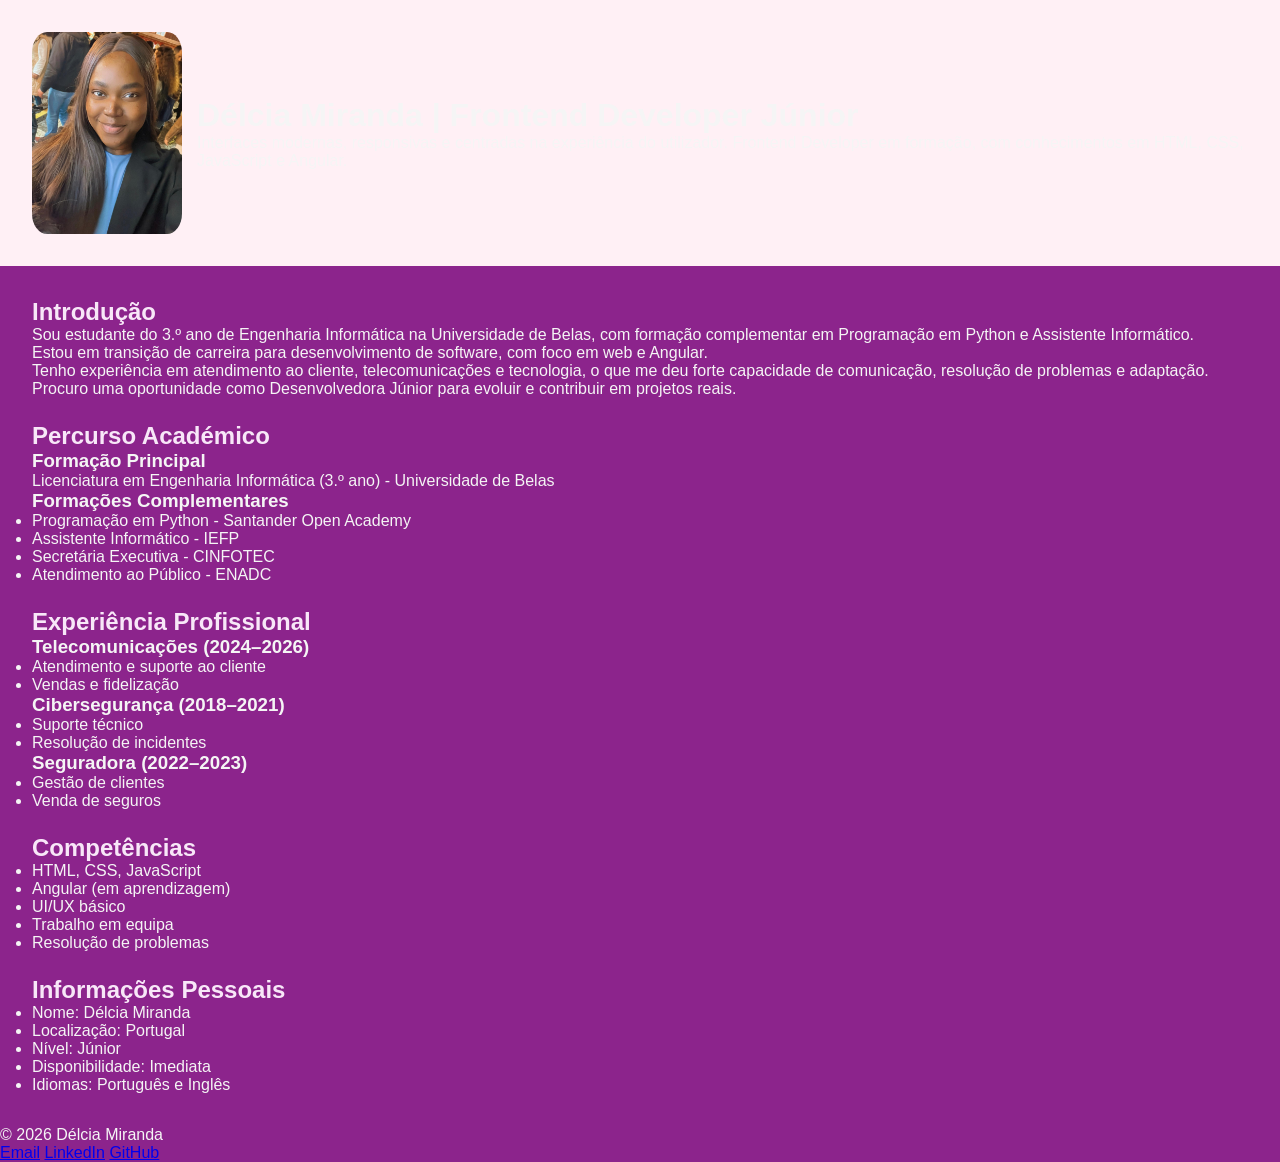
==== commit b44d9a5d: "atualização do CV online" ====
--- a/CV-ONLINE.html
+++ b/CV-ONLINE.html
@@ -3,8 +3,8 @@
   <head>
     <meta charset="UTF-8" />
     <meta
-      name="Délcia Miranda | Frontend Developer Júnior"
-      content="Interfaces modernas, responsivas e centradas na experiência do utilizador."
+      name="description"
+      content="CV de Délcia Miranda | Frontend Developer Júnior - Interfaces modernas e responsivas"
     />
     <link rel="stylesheet" href="cvonline.css" />
     <title>Délcia Miranda | Frontend Developer Júnior</title>
@@ -12,155 +12,123 @@
 
   <body>
     <header>
-      <img src="DELCIA.jpeg" alt="imagem de exemplo" class="header-img" />
-      <h1 style="color: plum; font: size 60px">
-        Délcia Miranda | Frontend Developer Júnior
-      </h1>
-      <p style="color: plum; font: size 40px">
-        Interfaces modernas, responsivas e centradas na experiência do
-        utilizador. Frontend Developer em formação, com conhecimentos em HTML,
-        CSS, JavaScript e Angular. Focada em criar experiências digitais
-        funcionais, organizadas e intuitivas.
-      </p>
+      <img src="DELCIA.jpeg" alt="Délcia Miranda" class="header-img" />
+
+      <div class="header-text">
+        <h1>Délcia Miranda | Frontend Developer Júnior</h1>
+
+        <p>
+          Interfaces modernas, responsivas e centradas na experiência do
+          utilizador. Frontend Developer em formação, com conhecimentos em HTML,
+          CSS, JavaScript e Angular.
+        </p>
+      </div>
     </header>
+
     <main>
-      <!--Introdução-->
+      <!-- INTRODUÇÃO -->
       <section>
         <h2>Introdução</h2>
-        Sou estudante do 3.º ano de Engenharia Informática na Universidade de
-        Belas, com formação complementar em <strong>Programação</strong> em
-        Python pela Santander Open Academy e curso de Assistente Informático
-        pelo IEFP.
-        <br />
+
         <p>
-          Estou em processo de transição de carreira para a área de
-          desenvolvimento de software, com foco em desenvolvimento web e
-          tecnologias modernas como Angular.
+          Sou estudante do 3.º ano de Engenharia Informática na Universidade de
+          Belas, com formação complementar em Programação em Python e Assistente
+          Informático.
         </p>
-        <br />
+
         <p>
-          Ao longo do meu percurso profissional, desenvolvi uma sólida base em
-          resolução de problemas, comunicação eficaz e pensamento analítico
-          através da minha experiência em atendimento ao cliente e áreas
-          comerciais, nomeadamente em empresas de telecomunicações, seguros e
-          soluções tecnológicas. Essa experiência permitiu-me desenvolver forte
-          capacidade de adaptação, atenção ao detalhe e ética profissional —
-          competências essenciais também na área tecnológica.
+          Estou em transição de carreira para desenvolvimento de software, com
+          foco em web e Angular.
         </p>
-        <br />
+
         <p>
-          Tenho especial interesse em desenvolvimento web, engenharia de
-          software e criação de soluções digitais funcionais e eficientes.
-          Encontro na programação não apenas uma área de estudo, mas uma vocação
-          que alia lógica, criatividade e impacto real na vida das pessoas.
+          Tenho experiência em atendimento ao cliente, telecomunicações e
+          tecnologia, o que me deu forte capacidade de comunicação, resolução de
+          problemas e adaptação.
         </p>
-        <br />
+
         <p>
-          Atualmente, procuro uma oportunidade como Desenvolvedora Júnior onde
-          possa aplicar os meus conhecimentos técnicos, continuar a evoluir e
-          contribuir de forma consistente para projetos inovadores.
+          Procuro uma oportunidade como Desenvolvedora Júnior para evoluir e
+          contribuir em projetos reais.
         </p>
-        <br />
       </section>
-      <!--O meu percurso académico-->
+
+      <!-- FORMAÇÃO -->
       <section>
-        <h2>O meu percurso académico</h2>
-        <h3>Formação Académica Principal</h3>
-        <strong
-          >Licenciatura em Engenharia Informática (3.º ano em curso)</strong
-        ><br />
-        Universidade de Belas<br />
-        Formação em programação, algoritmos, bases de dados, engenharia de
-        software, e redes. <br />
+        <h2>Percurso Académico</h2>
+
+        <h3>Formação Principal</h3>
+        <p>
+          Licenciatura em Engenharia Informática (3.º ano) - Universidade de
+          Belas
+        </p>
+
         <h3>Formações Complementares</h3>
         <ul>
-          <li>
-            <strong>Curso de Programação em Python</strong> – Santander Open
-            Academy
-          </li>
-          <li><strong>Curso de Assistente Informático</strong> – IEFP</li>
-          <li><strong>Curso de Secretária Executiva</strong> – CINFOTEC</li>
-          <li><strong>Curso de Atendimento ao Público</strong> – ENADC</li>
+          <li>Programação em Python - Santander Open Academy</li>
+          <li>Assistente Informático - IEFP</li>
+          <li>Secretária Executiva - CINFOTEC</li>
+          <li>Atendimento ao Público - ENADC</li>
         </ul>
       </section>
-      <!--O meu percurso profissional-->
+
+      <!-- EXPERIÊNCIA -->
       <section>
-        <h2>O meu percurso profissional</h2>
-        <h3>Empresa de telecomunicação (2024 – 2026)</h3>
+        <h2>Experiência Profissional</h2>
+
+        <h3>Telecomunicações (2024–2026)</h3>
         <ul>
-          <li>Comercialização de serviços de telecomunicações</li>
           <li>Atendimento e suporte ao cliente</li>
-          <li>Gestão de pós-venda</li>
-          <li>Fidelização de clientes</li>
+          <li>Vendas e fidelização</li>
         </ul>
 
-        <h3>Empresa de Cibersegurança (2018 – 2021)</h3>
+        <h3>Cibersegurança (2018–2021)</h3>
         <ul>
-          <li>Suporte ao cliente em soluções tecnológicas</li>
+          <li>Suporte técnico</li>
           <li>Resolução de incidentes</li>
-          <li>Comunicação com equipa técnica</li>
-          <li>Melhoria de processos internos</li>
         </ul>
 
-        <h3>Seguradora (2022 – 2023)</h3>
+        <h3>Seguradora (2022–2023)</h3>
         <ul>
-          <li>Venda ativa de seguros</li>
           <li>Gestão de clientes</li>
-          <li>Acompanhamento de sinistros</li>
+          <li>Venda de seguros</li>
         </ul>
       </section>
-      <!--Competências-chave-->
+
+      <!-- COMPETÊNCIAS -->
       <section>
-        <h2>Competências-chave</h2>
-        <h3>Desenvolvimento de interfaces responsivas</h3>
+        <h2>Competências</h2>
         <ul>
-          <li>Boas práticas de UI/UX</li>
-          <li>Organização de código</li>
+          <li>HTML, CSS, JavaScript</li>
+          <li>Angular (em aprendizagem)</li>
+          <li>UI/UX básico</li>
           <li>Trabalho em equipa</li>
-          <li>Aprendizagem contínua</li>
+          <li>Resolução de problemas</li>
         </ul>
       </section>
-      <!--Os meus Estágios-->
-      <section>
-        <h2>Os meus Estágios</h2>
-        <h3>A procura de oportunidades</h3>
-      </section>
-      <!--Informações Pessoais-->
+
+      <!-- PESSOAL -->
       <section>
         <h2>Informações Pessoais</h2>
-        <h3>
-          <ul>
-            <li>Nome: Délcia Miranda</li>
-            <li>Localização: Portugal</li>
-            <li>Área: Desenvolvimento Frontend</li>
-            <li>Nível: Júnior (em formação)</li>
-            <li>Disponibilidade: Imediata para novas oportunidades</li>
-            <li>Idiomas: Português (nativo), Inglês (Avançado)</li>
-          </ul>
-        </h3>
+        <ul>
+          <li>Nome: Délcia Miranda</li>
+          <li>Localização: Portugal</li>
+          <li>Nível: Júnior</li>
+          <li>Disponibilidade: Imediata</li>
+          <li>Idiomas: Português e Inglês</li>
+        </ul>
       </section>
     </main>
-    <footer class="footer">
-      <div class="footer-container">
-        <h2>Délcia Miranda — Frontend Developer Júnior</h2>
 
-        <p class="footer-text">Construindo interfaces modernas e funcionais.</p>
+    <footer>
+      <p>© 2026 Délcia Miranda</p>
 
-        <div class="footer-links">
-          <a href="delciamiranda24@gmail.com">📧 Email</a>
-          <a
-            href="https://www.linkedin.com/in/délcia-miranda-3b9a81390 "
-            target="_blank"
-            >💼 LinkedIn</a
-          >
-          <a href="https://github.com/delciamiranda24-cmyk" target="_blank"
-            >💻 GitHub</a
-          >
-        </div>
-
-        <p class="footer-copy">
-          © 2026 Délcia Miranda. Todos os direitos reservados.
-        </p>
+      <div class="footer-links">
+        <a href="mailto:delciamiranda24@gmail.com">Email</a>
+        <a href="https://www.linkedin.com" target="_blank">LinkedIn</a>
+        <a href="https://github.com/delciamiranda24-cmyk" target="_blank"
+          >GitHub</a
+        >
       </div>
     </footer>
   </body>
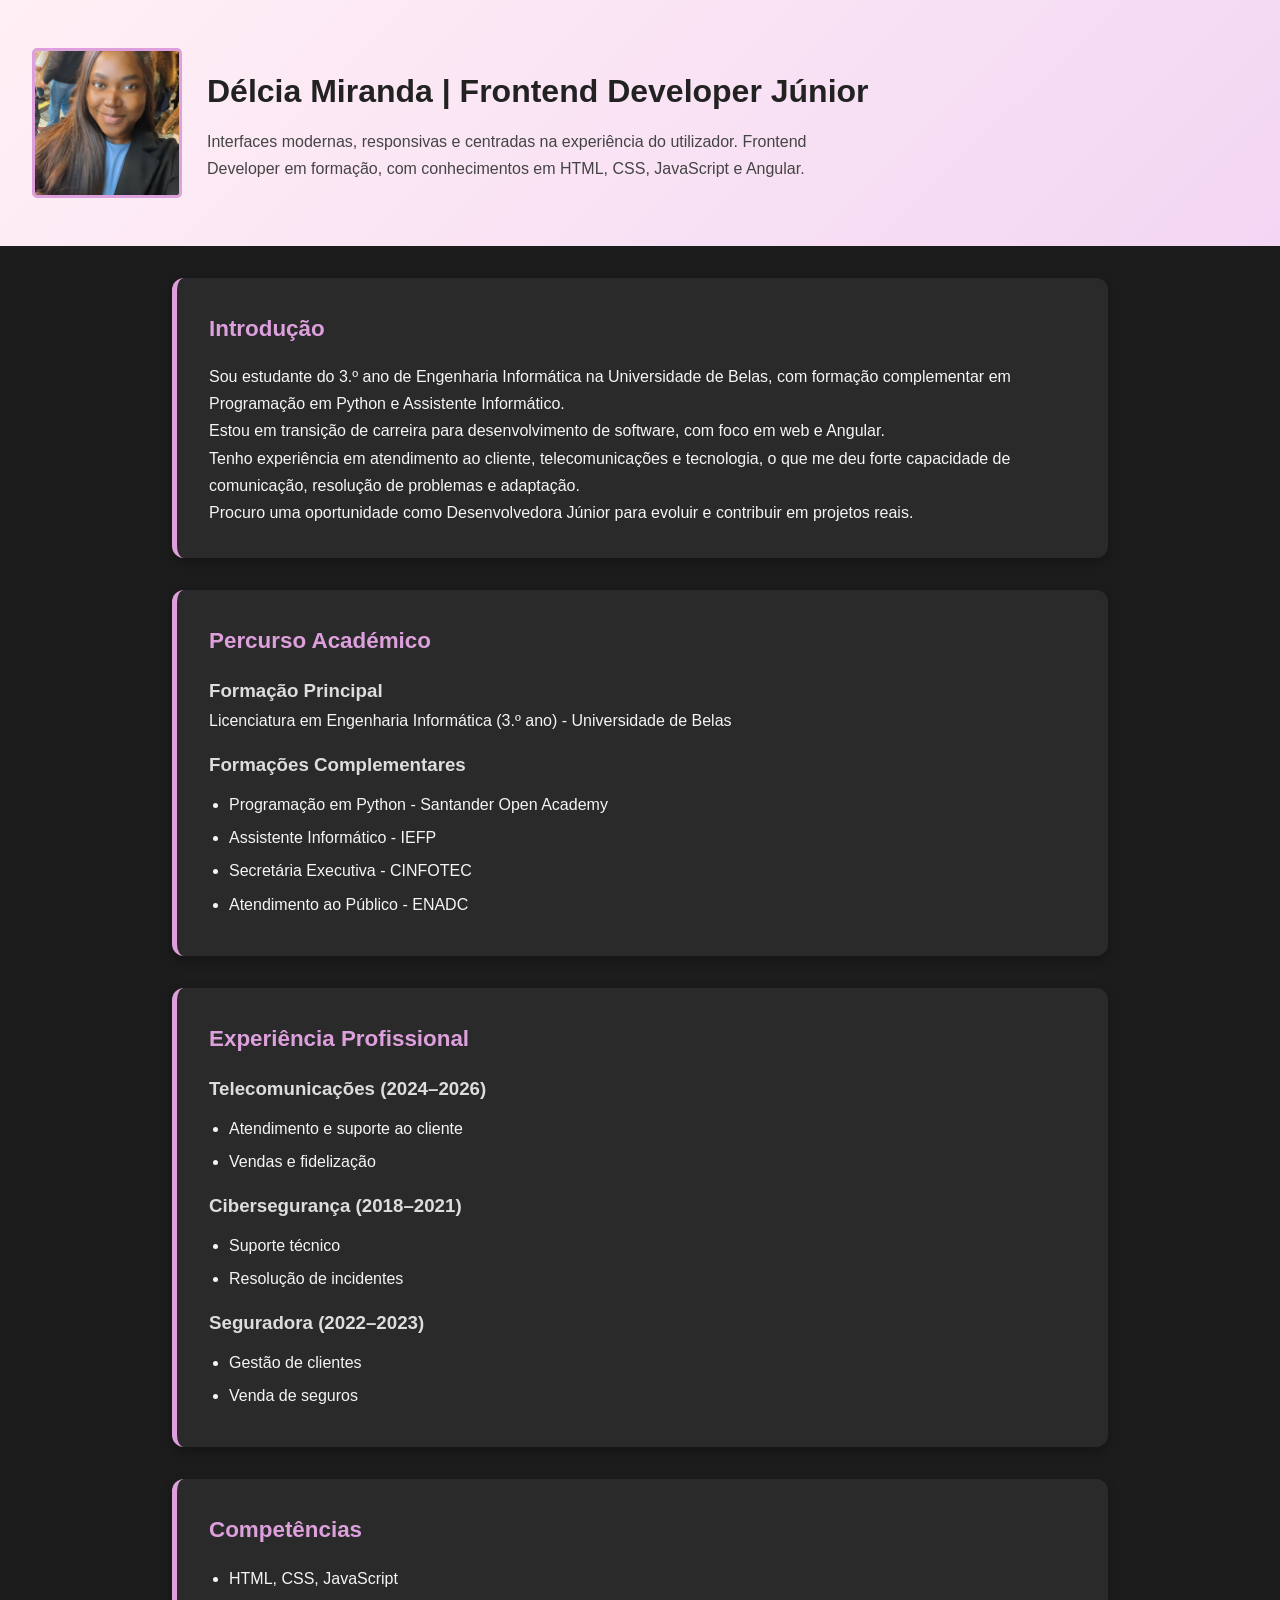
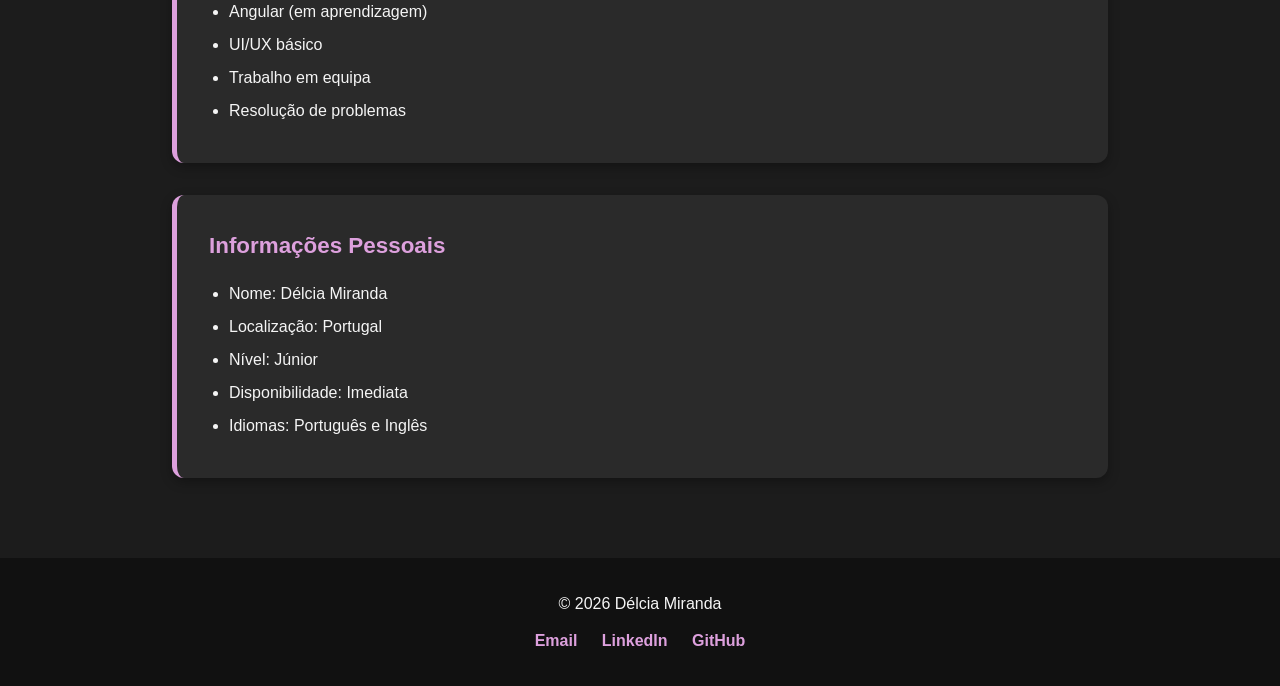
==== commit 2b8ba420: "atualização do CV online" ====
--- a/CV-ONLINE.html
+++ b/CV-ONLINE.html
@@ -6,7 +6,7 @@
       name="description"
       content="CV de Délcia Miranda | Frontend Developer Júnior - Interfaces modernas e responsivas"
     />
-    <link rel="stylesheet" href="cvonline.css" />
+    <link rel="stylesheet" href="CV-ONLINE.css" />
     <title>Délcia Miranda | Frontend Developer Júnior</title>
   </head>
 
--- a/CV-ONLINE.css
+++ b/CV-ONLINE.css
@@ -0,0 +1,132 @@
+/* RESET */
+* {
+  margin: 0;
+  padding: 0;
+  box-sizing: border-box;
+}
+
+/* BASE */
+body {
+  font-family: Arial, Helvetica, sans-serif;
+  background: #1c1c1c;
+  color: #f5f5f5;
+  line-height: 1.7;
+}
+
+/* HEADER */
+header {
+  display: flex;
+  align-items: center;
+  gap: 25px;
+  padding: 3rem 2rem;
+  background: linear-gradient(135deg, lavenderblush, #f3d6f3);
+  color: #222;
+}
+
+/* FOTO */
+.header-img {
+  width: 150px;
+  height: 150px;
+  object-fit: cover;
+  border-radius: 5px;
+  border: 3px solid plum;
+}
+
+/* TEXTO HEADER */
+header h1 {
+  font-size: 2rem;
+  margin-bottom: 10px;
+  color: #222;
+}
+
+header p {
+  max-width: 600px;
+  font-size: 1rem;
+  color: #444;
+}
+
+/* MAIN */
+main {
+  max-width: 1000px;
+  margin: auto;
+  padding: 2rem;
+  display: flex;
+  flex-direction: column;
+  gap: 2rem;
+}
+
+/* SECTIONS (CARDS MODERNOS) */
+section {
+  background: #2a2a2a;
+  padding: 2rem;
+  border-radius: 12px;
+  border-left: 5px solid plum;
+  box-shadow: 0 4px 12px rgba(0, 0, 0, 0.3);
+  transition: 0.2s ease;
+}
+
+section:hover {
+  transform: translateY(-3px);
+}
+
+/* TITULOS */
+h2 {
+  color: plum;
+  margin-bottom: 15px;
+  font-size: 1.4rem;
+}
+
+h3 {
+  color: #ddd;
+  margin-top: 15px;
+}
+
+/* LISTAS */
+ul {
+  padding-left: 20px;
+  margin-top: 10px;
+}
+
+li {
+  margin-bottom: 6px;
+}
+
+/* FOOTER */
+footer {
+  background: #111;
+  text-align: center;
+  padding: 2rem;
+  margin-top: 3rem;
+}
+
+.footer-links {
+  margin-top: 10px;
+}
+
+.footer-links a {
+  margin: 0 10px;
+  color: plum;
+  text-decoration: none;
+  font-weight: bold;
+}
+
+.footer-links a:hover {
+  text-decoration: underline;
+}
+
+/* RESPONSIVO */
+@media (max-width: 768px) {
+  header {
+    flex-direction: column;
+    text-align: center;
+  }
+
+  .header-img {
+    width: 120px;
+    height: 120px;
+  }
+
+  main {
+    padding: 1rem;
+  }
+}
